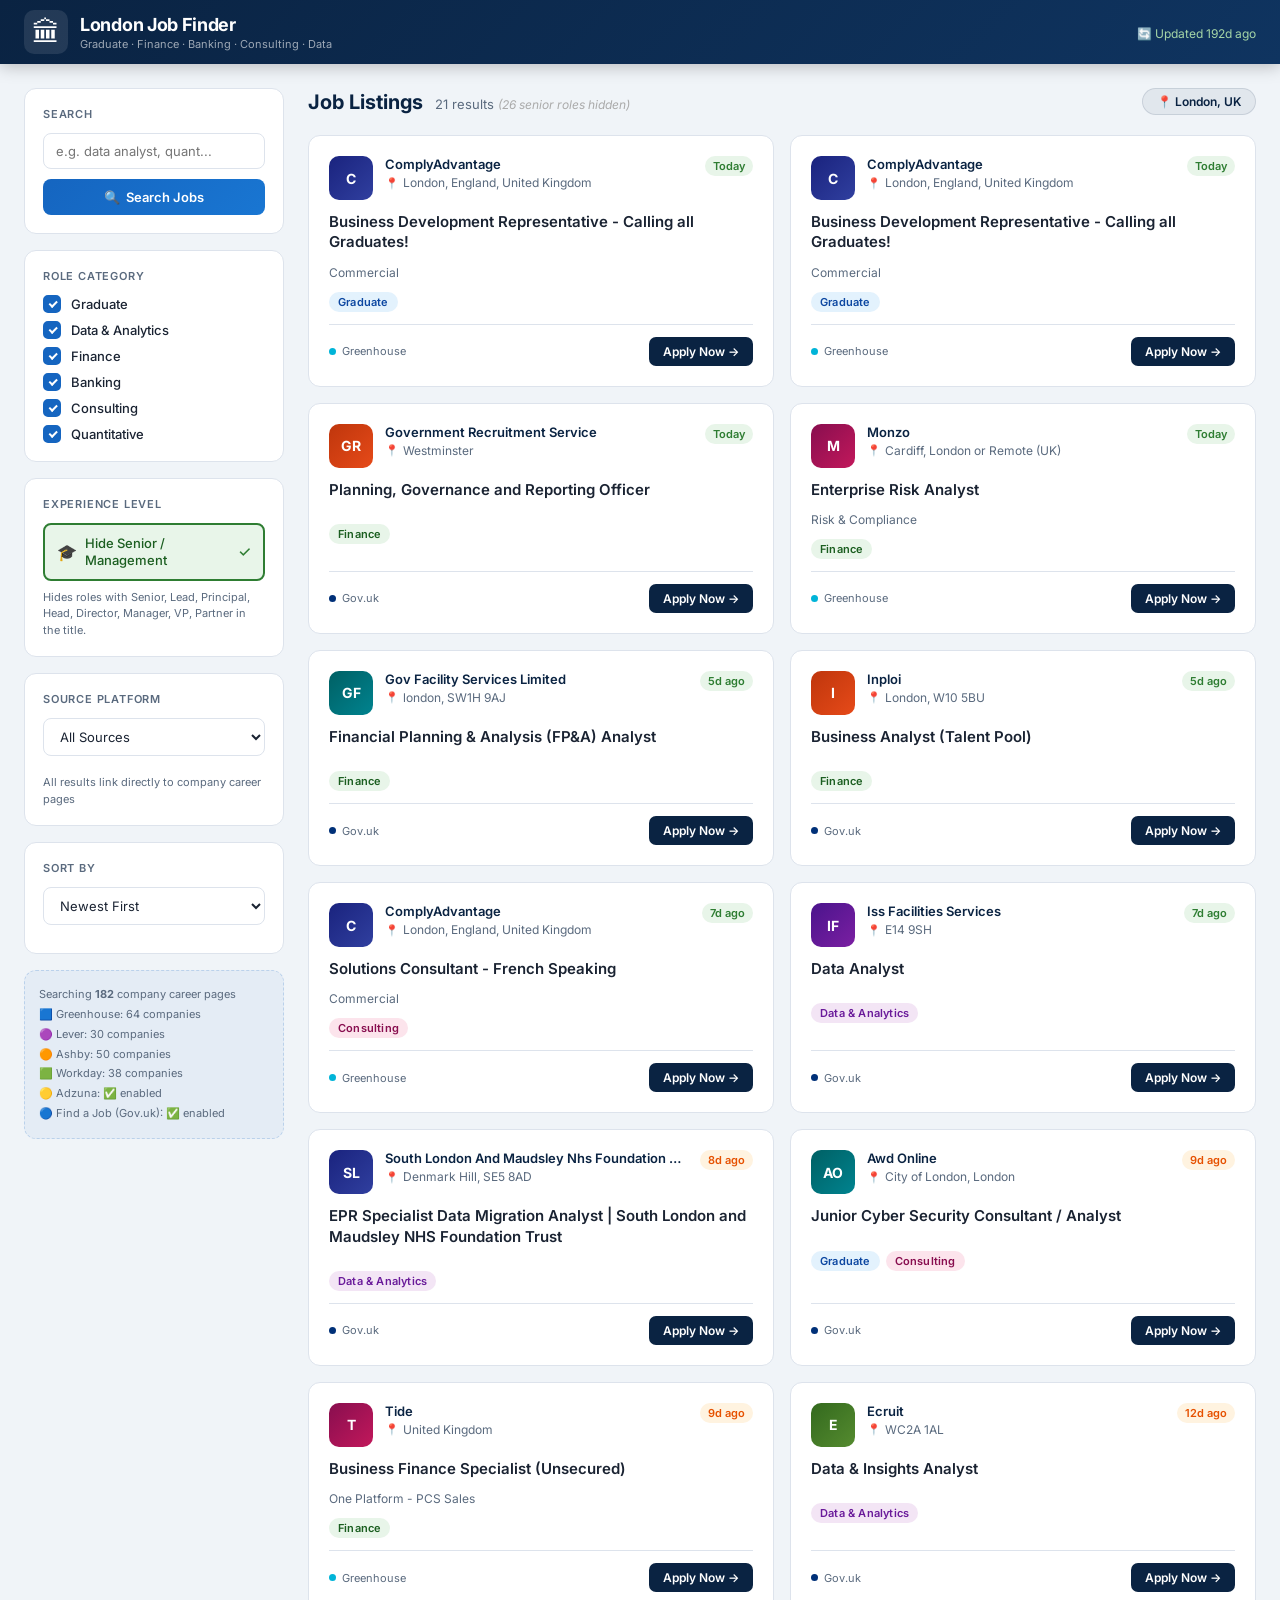
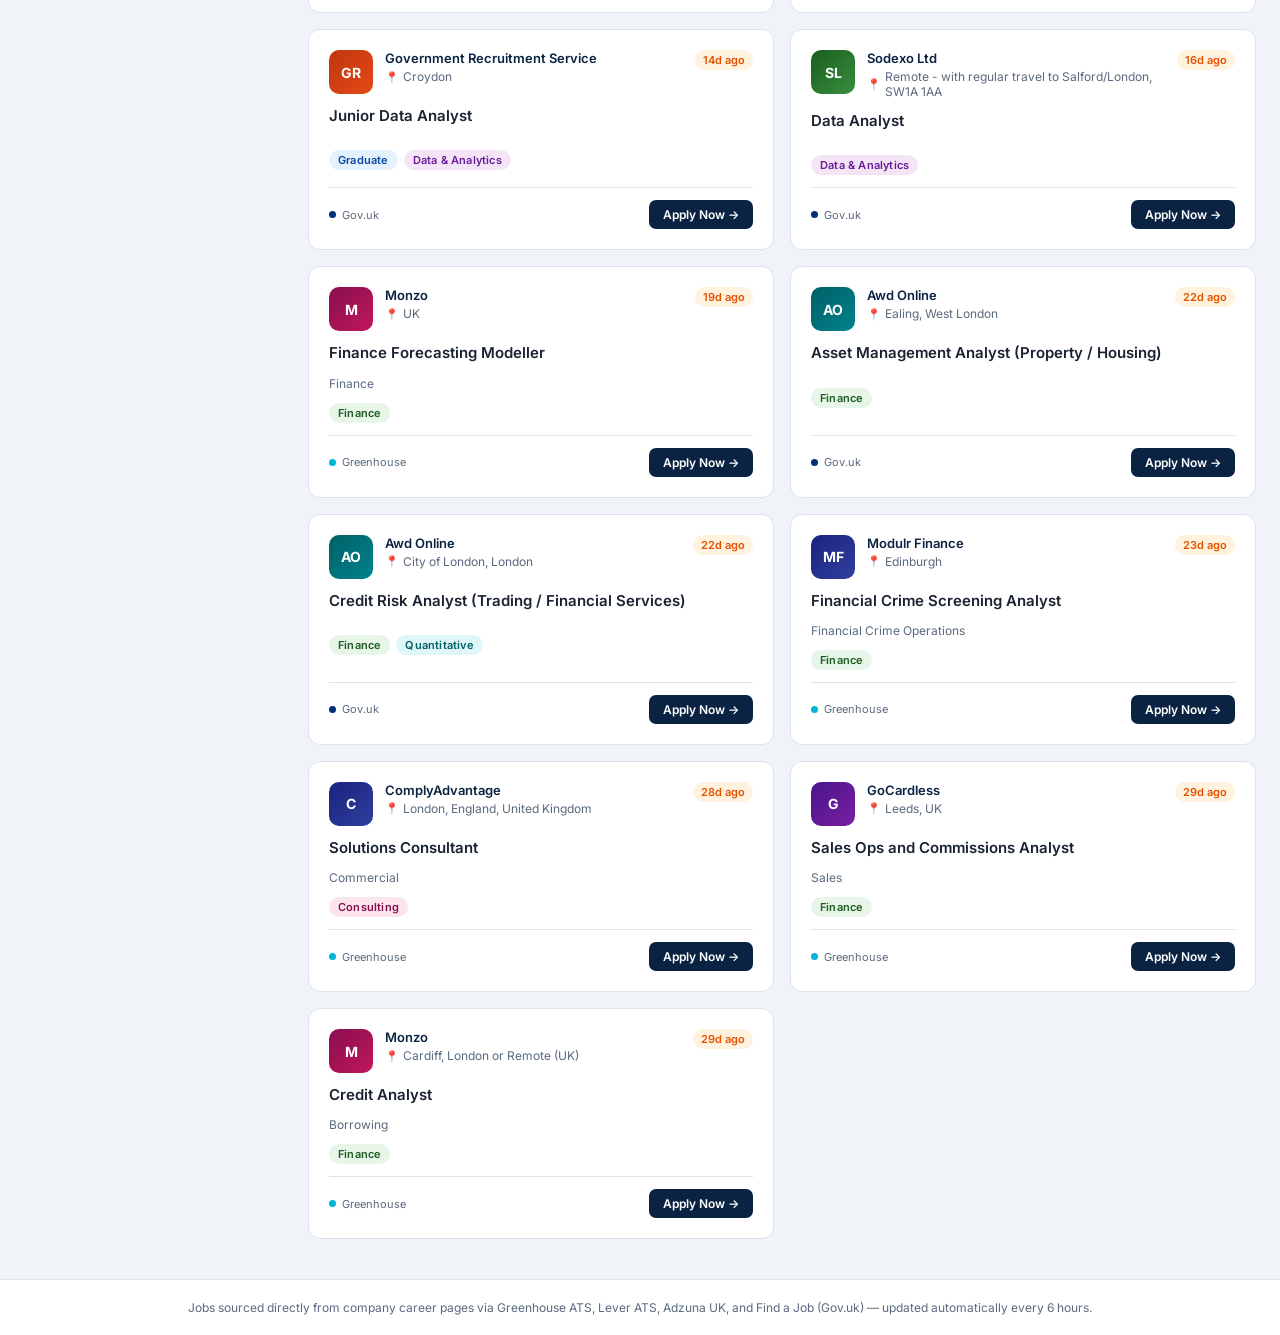
==== docs/index.html @ 59ba7bce "Add GitHub Pages static hosting (docs/ folder) - docs/index.html: standalone static version (no Flas" ====
<!DOCTYPE html>
<html lang="en">
<head>
  <meta charset="UTF-8" />
  <meta name="viewport" content="width=device-width, initial-scale=1.0" />
  <title>London Graduate Job Finder</title>
  <link rel="stylesheet" href="static/css/style.css" />
  <link rel="preconnect" href="https://fonts.googleapis.com" />
  <link rel="preconnect" href="https://fonts.gstatic.com" crossorigin />
  <link href="https://fonts.googleapis.com/css2?family=Inter:wght@300;400;500;600;700&display=swap" rel="stylesheet" />
</head>
<body>

<!-- ── Header ── -->
<header class="site-header">
  <div class="header-inner">
    <div class="logo">
      <div class="logo-icon">&#x1F3DB;</div>
      <div>
        <div class="logo-title">London Job Finder</div>
        <div class="logo-sub">Graduate · Finance · Banking · Consulting · Data</div>
      </div>
    </div>
    <div class="header-right">
      <span class="adzuna-active" id="last-updated-badge"></span>
    </div>
  </div>
</header>

<!-- ── Main Layout ── -->
<div class="app-layout">

  <!-- Sidebar -->
  <aside class="sidebar">
    <div class="sidebar-section">
      <h3>Search</h3>
      <input
        id="keyword-input"
        type="text"
        class="search-input"
        placeholder="e.g. data analyst, quant..."
      />
      <button id="search-btn" class="btn-primary">
        <span class="btn-icon">&#x1F50D;</span> Search Jobs
      </button>
    </div>

    <div class="sidebar-section">
      <h3>Role Category</h3>
      <div class="checkbox-group">
        <label class="checkbox-label">
          <input type="checkbox" class="tag-filter" value="Graduate" checked />
          <span class="checkmark"></span> Graduate
        </label>
        <label class="checkbox-label">
          <input type="checkbox" class="tag-filter" value="Data & Analytics" checked />
          <span class="checkmark"></span> Data &amp; Analytics
        </label>
        <label class="checkbox-label">
          <input type="checkbox" class="tag-filter" value="Finance" checked />
          <span class="checkmark"></span> Finance
        </label>
        <label class="checkbox-label">
          <input type="checkbox" class="tag-filter" value="Banking" checked />
          <span class="checkmark"></span> Banking
        </label>
        <label class="checkbox-label">
          <input type="checkbox" class="tag-filter" value="Consulting" checked />
          <span class="checkmark"></span> Consulting
        </label>
        <label class="checkbox-label">
          <input type="checkbox" class="tag-filter" value="Quantitative" checked />
          <span class="checkmark"></span> Quantitative
        </label>
      </div>
    </div>

    <div class="sidebar-section">
      <h3>Experience Level</h3>
      <button id="hide-senior-btn" class="btn-level active" aria-pressed="true">
        <span class="level-icon">&#x1F393;</span>
        <span class="level-label">Hide Senior / Management</span>
        <span class="level-tick">&#x2713;</span>
      </button>
      <p class="source-note">Hides roles with Senior, Lead, Principal, Head, Director, Manager, VP, Partner in the title.</p>
    </div>

    <div class="sidebar-section">
      <h3>Source Platform</h3>
      <select id="source-filter" class="select-input">
        <option value="">All Sources</option>
        <option value="Greenhouse">Greenhouse ATS</option>
        <option value="Lever">Lever ATS</option>
        <option value="Ashby">Ashby ATS</option>
        <option value="Workday">Workday (Banks &amp; Big 4)</option>
        <option value="Adzuna">Adzuna</option>
        <option value="FindAJob">Find a Job (Gov.uk)</option>
      </select>
      <p class="source-note">All results link directly to company career pages</p>
    </div>

    <div class="sidebar-section">
      <h3>Sort By</h3>
      <select id="sort-filter" class="select-input">
        <option value="newest">Newest First</option>
        <option value="company">Company A–Z</option>
        <option value="title">Job Title A–Z</option>
      </select>
    </div>

    <div class="sidebar-meta">
      <div id="source-stats" class="source-stats"></div>
    </div>
  </aside>

  <!-- Results -->
  <main class="results-area">
    <div class="results-header">
      <div class="results-title">
        <h2>Job Listings</h2>
        <span id="result-count" class="result-count"></span>
      </div>
      <div class="location-badge">&#x1F4CD; London, UK</div>
    </div>

    <div id="loading" class="loading-state hidden">
      <div class="spinner"></div>
      <p>Loading job listings&hellip;</p>
      <p class="loading-sub">Fetching the latest graduate roles in London</p>
    </div>

    <div id="empty-state" class="empty-state hidden">
      <div class="empty-icon">&#x1F50D;</div>
      <h3>No jobs found</h3>
      <p>Try adjusting your filters or keywords, or click Search Jobs to load all roles.</p>
    </div>

    <div id="error-banner" class="error-banner hidden"></div>

    <div id="job-grid" class="job-grid"></div>

    <div id="load-more-wrap" class="load-more-wrap hidden">
      <button id="load-more-btn" class="btn-secondary">Load More</button>
    </div>
  </main>
</div>

<!-- Job Card Template -->
<template id="job-card-template">
  <article class="job-card">
    <div class="card-header">
      <div class="company-avatar" data-initials=""></div>
      <div class="card-meta">
        <div class="company-name"></div>
        <div class="job-location">
          <span class="meta-icon">&#x1F4CD;</span>
          <span class="location-text"></span>
        </div>
      </div>
      <div class="days-badge"></div>
    </div>

    <h3 class="job-title"></h3>

    <div class="department-line"></div>

    <div class="card-tags"></div>

    <div class="card-footer">
      <div class="source-info">
        <span class="source-dot"></span>
        <span class="source-text"></span>
      </div>
      <a class="apply-btn" href="#" target="_blank" rel="noopener">
        Apply Now &#x2192;
      </a>
    </div>
  </article>
</template>

<footer class="site-footer">
  <p>Jobs sourced directly from company career pages via Greenhouse ATS, Lever ATS, Adzuna UK, and Find a Job (Gov.uk) &mdash; updated automatically every 6 hours.</p>
</footer>

<script src="static/js/app.js"></script>
</body>
</html>
---- docs/static/css/style.css ----
/* ── Reset & Base ── */
*, *::before, *::after { box-sizing: border-box; margin: 0; padding: 0; }

:root {
  --navy:      #0a2342;
  --navy-mid:  #0f3460;
  --blue:      #1565c0;
  --blue-lt:   #1976d2;
  --accent:    #00b4d8;
  --green:     #2e7d32;
  --amber:     #e65100;
  --bg:        #f0f4f8;
  --card-bg:   #ffffff;
  --border:    #dde3ec;
  --text:      #1a2332;
  --text-mute: #5a6a7e;
  --radius:    12px;
  --shadow:    0 2px 12px rgba(10,35,66,.08);
  --shadow-hv: 0 6px 24px rgba(10,35,66,.14);
  --transition: .18s ease;
}

body {
  font-family: 'Inter', system-ui, sans-serif;
  background: var(--bg);
  color: var(--text);
  min-height: 100vh;
  display: flex;
  flex-direction: column;
  font-size: 14px;
}

/* ── Header ── */
.site-header {
  background: linear-gradient(135deg, var(--navy) 0%, var(--navy-mid) 100%);
  color: #fff;
  padding: 0 24px;
  height: 64px;
  display: flex;
  align-items: center;
  position: sticky;
  top: 0;
  z-index: 100;
  box-shadow: 0 2px 16px rgba(0,0,0,.25);
}

.header-inner {
  width: 100%;
  max-width: 1440px;
  margin: 0 auto;
  display: flex;
  align-items: center;
  justify-content: space-between;
}

.logo { display: flex; align-items: center; gap: 12px; }

.logo-icon {
  font-size: 28px;
  background: rgba(255,255,255,.1);
  border-radius: 10px;
  width: 44px; height: 44px;
  display: grid; place-items: center;
}

.logo-title { font-size: 18px; font-weight: 700; letter-spacing: -.3px; }
.logo-sub   { font-size: 11px; color: rgba(255,255,255,.6); margin-top: 2px; }

.adzuna-tip {
  font-size: 12px; color: rgba(255,255,255,.75);
  background: rgba(255,255,255,.1);
  border: 1px solid rgba(255,255,255,.2);
  border-radius: 20px; padding: 6px 14px;
  text-decoration: none; transition: var(--transition);
}
.adzuna-tip:hover { background: rgba(255,255,255,.2); color: #fff; }
.adzuna-active { font-size: 12px; color: #a5d6a7; }

/* ── Layout ── */
.app-layout {
  display: flex;
  flex: 1;
  max-width: 1440px;
  margin: 0 auto;
  width: 100%;
  padding: 24px 24px 0;
  gap: 24px;
}

/* ── Sidebar ── */
.sidebar {
  width: 260px;
  flex-shrink: 0;
  display: flex;
  flex-direction: column;
  gap: 4px;
}

.sidebar-section {
  background: var(--card-bg);
  border: 1px solid var(--border);
  border-radius: var(--radius);
  padding: 18px;
  margin-bottom: 12px;
}

.sidebar-section h3 {
  font-size: 11px;
  font-weight: 600;
  text-transform: uppercase;
  letter-spacing: .8px;
  color: var(--text-mute);
  margin-bottom: 12px;
}

.search-input, .select-input {
  width: 100%;
  padding: 9px 12px;
  border: 1.5px solid var(--border);
  border-radius: 8px;
  font-size: 13px;
  font-family: inherit;
  color: var(--text);
  background: #fff;
  transition: border-color var(--transition);
  margin-bottom: 10px;
}
.search-input:focus, .select-input:focus {
  outline: none;
  border-color: var(--blue-lt);
  box-shadow: 0 0 0 3px rgba(21,101,192,.1);
}

.btn-primary {
  width: 100%;
  padding: 10px;
  background: linear-gradient(135deg, var(--blue) 0%, var(--blue-lt) 100%);
  color: #fff;
  border: none;
  border-radius: 8px;
  font-size: 13px;
  font-weight: 600;
  font-family: inherit;
  cursor: pointer;
  transition: var(--transition);
  display: flex;
  align-items: center;
  justify-content: center;
  gap: 6px;
}
.btn-primary:hover { opacity: .9; transform: translateY(-1px); }
.btn-primary:active { transform: none; }

.btn-secondary {
  padding: 10px 28px;
  background: transparent;
  color: var(--blue);
  border: 2px solid var(--blue);
  border-radius: 8px;
  font-size: 13px;
  font-weight: 600;
  font-family: inherit;
  cursor: pointer;
  transition: var(--transition);
}
.btn-secondary:hover { background: var(--blue); color: #fff; }

/* Checkboxes */
.checkbox-group { display: flex; flex-direction: column; gap: 8px; }

.checkbox-label {
  display: flex;
  align-items: center;
  gap: 10px;
  cursor: pointer;
  font-size: 13px;
  font-weight: 500;
  color: var(--text);
  user-select: none;
}

.checkbox-label input[type="checkbox"] { display: none; }

.checkmark {
  width: 18px; height: 18px;
  border: 2px solid var(--border);
  border-radius: 5px;
  background: #fff;
  display: grid; place-items: center;
  flex-shrink: 0;
  transition: var(--transition);
}

.checkbox-label input:checked ~ .checkmark {
  background: var(--blue);
  border-color: var(--blue);
}
.checkbox-label input:checked ~ .checkmark::after {
  content: '';
  width: 5px; height: 8px;
  border: 2px solid #fff;
  border-top: none; border-left: none;
  transform: rotate(45deg) translateY(-1px);
  display: block;
}

/* ── Experience level toggle ── */
.btn-level {
  width: 100%;
  display: flex;
  align-items: center;
  gap: 8px;
  padding: 10px 12px;
  border-radius: 8px;
  border: 2px solid var(--border);
  background: #fff;
  color: var(--text-mute);
  font-size: 13px;
  font-weight: 500;
  font-family: inherit;
  cursor: pointer;
  transition: var(--transition);
  text-align: left;
}

.btn-level .level-tick {
  margin-left: auto;
  font-size: 15px;
  opacity: 0;
  color: var(--green);
  transition: opacity var(--transition);
}

.btn-level.active {
  border-color: #2e7d32;
  background: #e8f5e9;
  color: #1b5e20;
}

.btn-level.active .level-tick {
  opacity: 1;
}

.btn-level:hover:not(.active) {
  border-color: #a5d6a7;
  background: #f1f8e9;
  color: #2e7d32;
}

.btn-level .level-icon { font-size: 16px; flex-shrink: 0; }
.btn-level .level-label { flex: 1; line-height: 1.3; }

/* Senior badge shown on filtered-out card previews (not used — just kept for extension) */
.badge-senior {
  font-size: 10px;
  background: #fce4ec;
  color: #880e4f;
  padding: 2px 7px;
  border-radius: 20px;
  font-weight: 600;
}

.source-note {
  font-size: 11px;
  color: var(--text-mute);
  margin-top: 8px;
  line-height: 1.5;
}

.source-stats {
  font-size: 11px;
  color: var(--text-mute);
  line-height: 1.8;
}

.sidebar-meta {
  padding: 14px;
  background: rgba(21,101,192,.05);
  border: 1px dashed rgba(21,101,192,.2);
  border-radius: var(--radius);
}

/* ── Results Area ── */
.results-area { flex: 1; min-width: 0; padding-bottom: 40px; }

.results-header {
  display: flex;
  align-items: center;
  justify-content: space-between;
  margin-bottom: 20px;
}

.results-title { display: flex; align-items: baseline; gap: 12px; }
.results-title h2 { font-size: 20px; font-weight: 700; color: var(--navy); }

.result-count {
  font-size: 13px;
  color: var(--text-mute);
  font-weight: 400;
}
.count-muted {
  font-size: 12px;
  color: #aaa;
  font-style: italic;
}

.location-badge {
  display: flex; align-items: center; gap: 6px;
  background: rgba(10,35,66,.06);
  border: 1px solid rgba(10,35,66,.12);
  border-radius: 20px;
  padding: 5px 14px;
  font-size: 12px;
  font-weight: 600;
  color: var(--navy);
}

/* ── Job Grid ── */
.job-grid {
  display: grid;
  grid-template-columns: repeat(auto-fill, minmax(320px, 1fr));
  gap: 16px;
}

/* ── Job Card ── */
.job-card {
  background: var(--card-bg);
  border: 1px solid var(--border);
  border-radius: var(--radius);
  padding: 20px;
  display: flex;
  flex-direction: column;
  gap: 12px;
  transition: box-shadow var(--transition), transform var(--transition), border-color var(--transition);
  cursor: default;
}
.job-card:hover {
  box-shadow: var(--shadow-hv);
  transform: translateY(-2px);
  border-color: rgba(21,101,192,.25);
}

.card-header {
  display: flex;
  align-items: flex-start;
  gap: 12px;
}

.company-avatar {
  width: 44px; height: 44px;
  border-radius: 10px;
  background: linear-gradient(135deg, var(--navy) 0%, var(--blue-lt) 100%);
  color: #fff;
  font-size: 14px;
  font-weight: 700;
  display: grid; place-items: center;
  flex-shrink: 0;
  letter-spacing: 0;
}

.card-meta { flex: 1; min-width: 0; }

.company-name {
  font-size: 13px;
  font-weight: 600;
  color: var(--navy);
  white-space: nowrap;
  overflow: hidden;
  text-overflow: ellipsis;
}

.job-location {
  display: flex; align-items: center; gap: 4px;
  font-size: 12px;
  color: var(--text-mute);
  margin-top: 3px;
}

.meta-icon { font-size: 11px; }

.days-badge {
  font-size: 11px;
  font-weight: 600;
  padding: 3px 8px;
  border-radius: 20px;
  white-space: nowrap;
  flex-shrink: 0;
}
.days-badge.fresh  { background: #e8f5e9; color: var(--green); }
.days-badge.recent { background: #fff3e0; color: var(--amber); }
.days-badge.older  { background: #f5f5f5; color: var(--text-mute); }

.job-title {
  font-size: 15px;
  font-weight: 600;
  color: var(--text);
  line-height: 1.35;
}

.department-line {
  font-size: 12px;
  color: var(--text-mute);
  font-weight: 400;
}

/* Tags */
.card-tags { display: flex; flex-wrap: wrap; gap: 6px; }

.tag {
  font-size: 11px;
  font-weight: 600;
  padding: 3px 9px;
  border-radius: 20px;
  letter-spacing: .2px;
}
.tag-graduate   { background: #e3f2fd; color: #0d47a1; }
.tag-data       { background: #f3e5f5; color: #6a1b9a; }
.tag-finance    { background: #e8f5e9; color: #1b5e20; }
.tag-banking    { background: #fff8e1; color: #e65100; }
.tag-consulting { background: #fce4ec; color: #880e4f; }
.tag-quant      { background: #e0f7fa; color: #006064; }
.tag-default    { background: #f5f5f5; color: var(--text-mute); }

/* Card Footer */
.card-footer {
  display: flex;
  align-items: center;
  justify-content: space-between;
  padding-top: 12px;
  border-top: 1px solid var(--border);
  margin-top: auto;
}

.source-info { display: flex; align-items: center; gap: 6px; }

.source-dot {
  width: 7px; height: 7px;
  border-radius: 50%;
  background: var(--accent);
}

.source-text { font-size: 11px; color: var(--text-mute); }

.apply-btn {
  display: inline-flex;
  align-items: center;
  gap: 4px;
  padding: 7px 14px;
  background: var(--navy);
  color: #fff;
  border-radius: 7px;
  font-size: 12px;
  font-weight: 600;
  text-decoration: none;
  transition: var(--transition);
  white-space: nowrap;
}
.apply-btn:hover {
  background: var(--blue);
  transform: translateX(2px);
}

/* ── States ── */
.hidden { display: none !important; }

.loading-state {
  display: flex;
  flex-direction: column;
  align-items: center;
  justify-content: center;
  padding: 80px 20px;
  gap: 16px;
  color: var(--text-mute);
}

.loading-sub { font-size: 12px; color: var(--text-mute); }

.spinner {
  width: 44px; height: 44px;
  border: 3px solid var(--border);
  border-top-color: var(--blue);
  border-radius: 50%;
  animation: spin .8s linear infinite;
}
@keyframes spin { to { transform: rotate(360deg); } }

.empty-state {
  display: flex;
  flex-direction: column;
  align-items: center;
  padding: 80px 20px;
  gap: 12px;
  color: var(--text-mute);
  text-align: center;
}
.empty-icon { font-size: 48px; }
.empty-state h3 { font-size: 18px; color: var(--text); }

.error-banner {
  background: #fff3e0;
  border: 1px solid #ffcc02;
  border-radius: 8px;
  padding: 12px 16px;
  font-size: 12px;
  color: #bf360c;
  margin-bottom: 16px;
}

.load-more-wrap {
  display: flex;
  justify-content: center;
  margin-top: 32px;
}

/* ── Footer ── */
.site-footer {
  margin-top: auto;
  padding: 20px 24px;
  text-align: center;
  font-size: 12px;
  color: var(--text-mute);
  border-top: 1px solid var(--border);
  background: var(--card-bg);
}

/* ── Responsive ── */
@media (max-width: 900px) {
  .app-layout { flex-direction: column; padding: 16px; }
  .sidebar { width: 100%; }
  .job-grid { grid-template-columns: 1fr; }
}
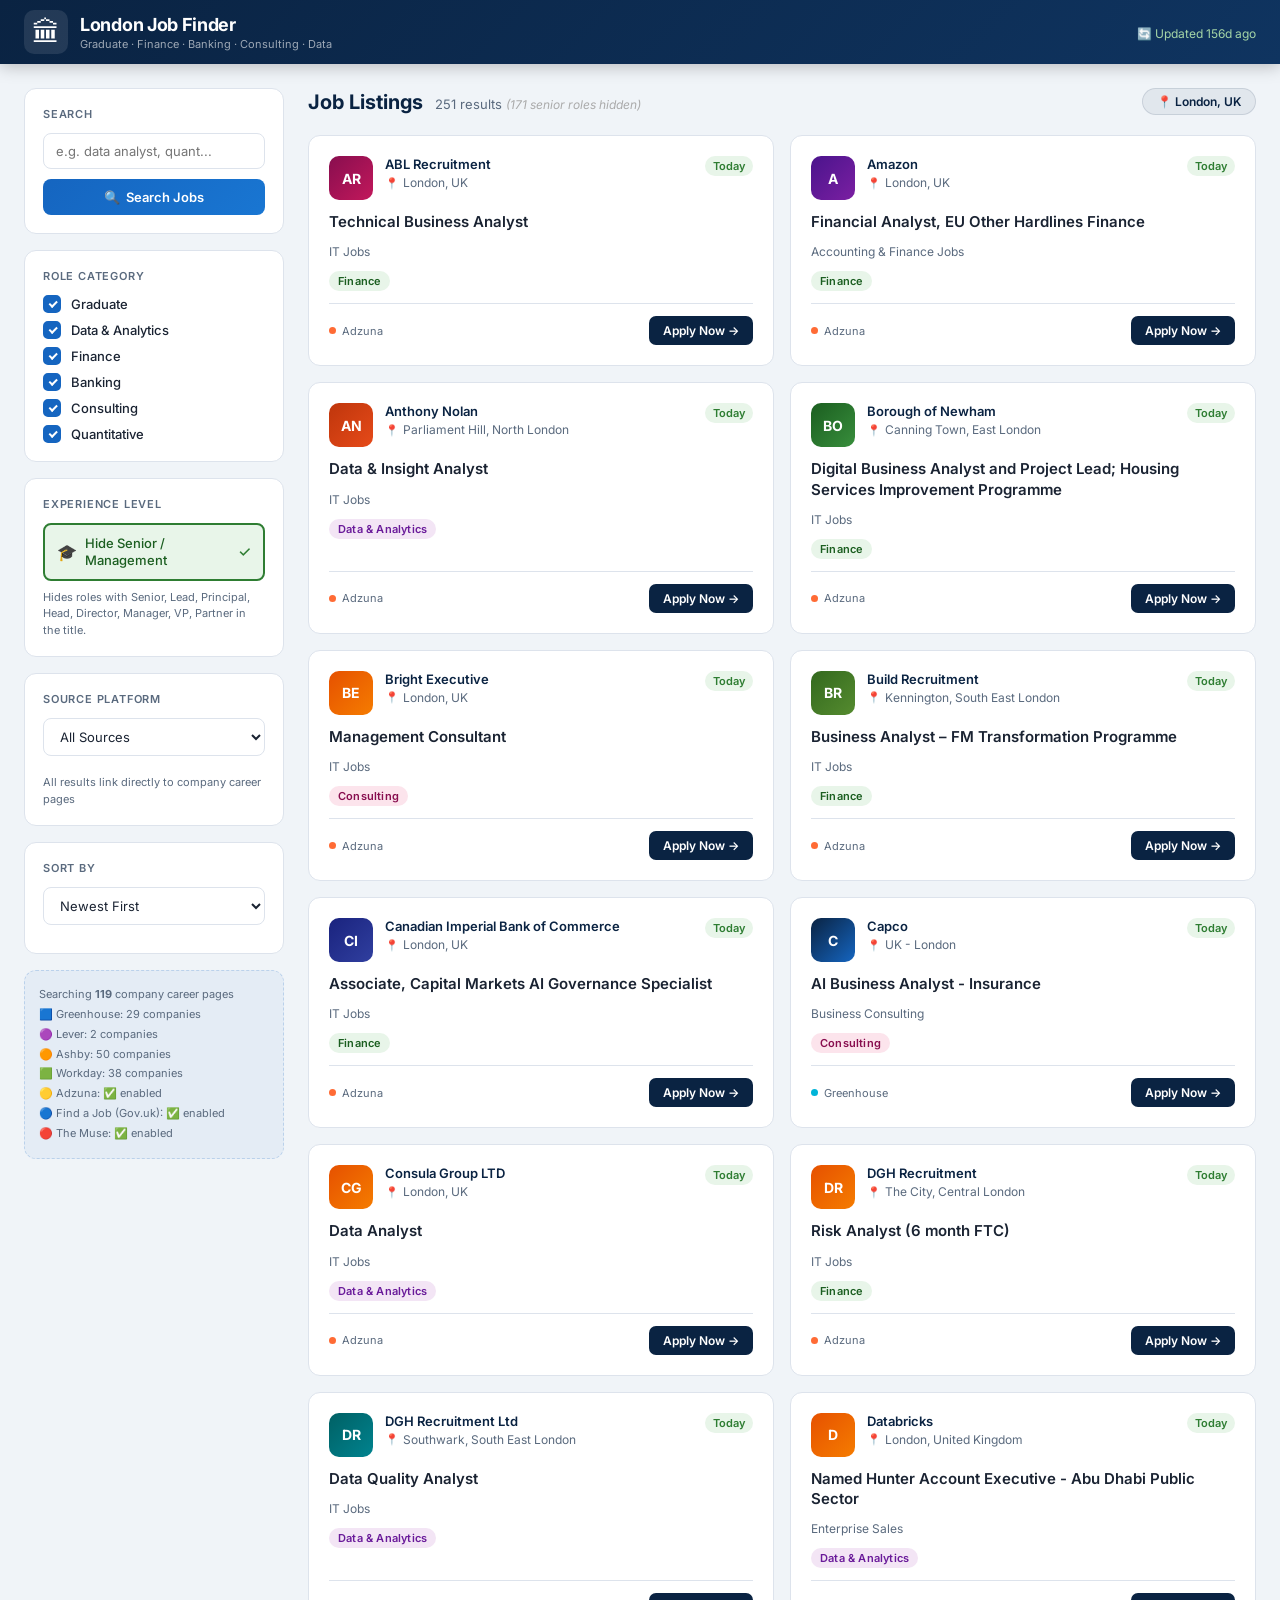
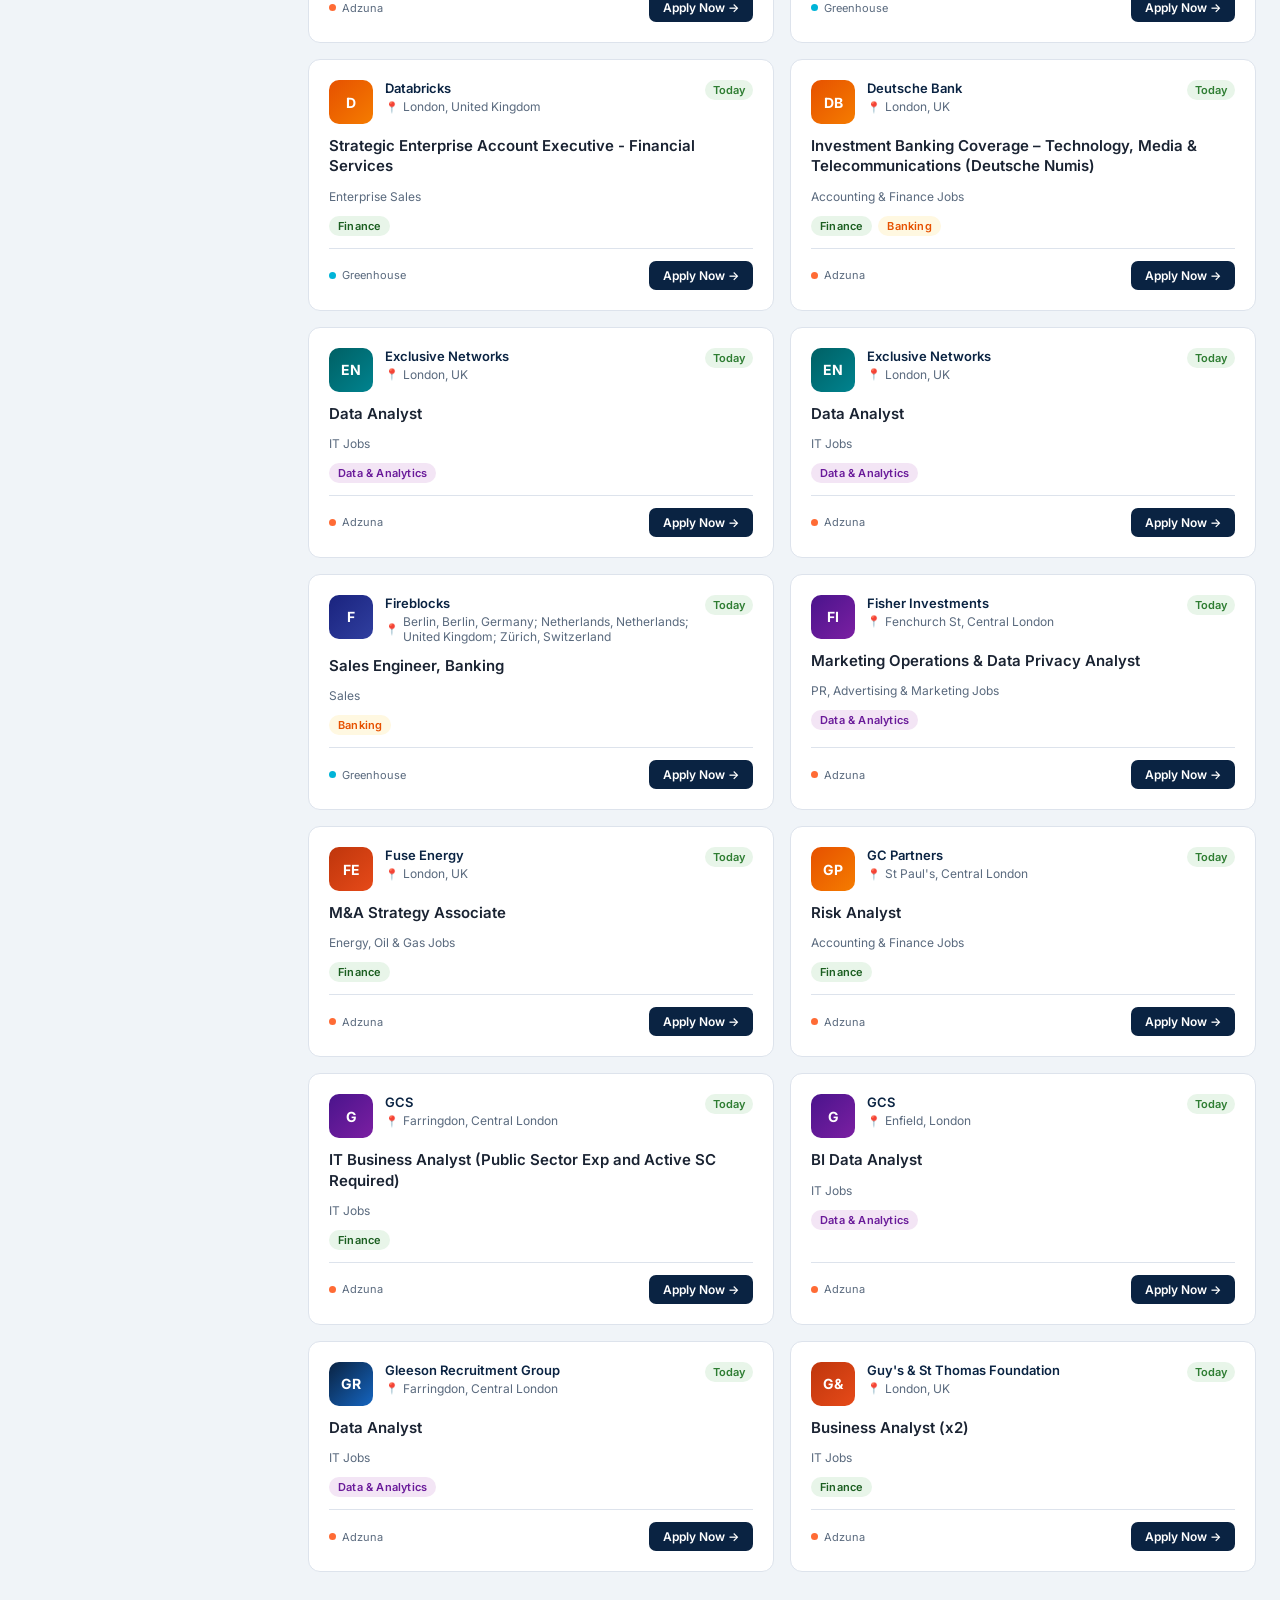
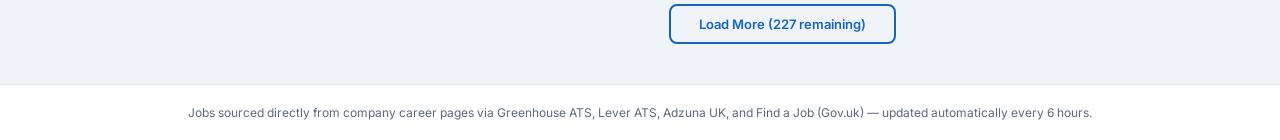
==== commit a953ca7b: "Add The Muse source, fix Adzuna, refresh company lists (35 → 463 jobs) Fixes: - Adzuna returned 0: q" ====
--- a/docs/index.html
+++ b/docs/index.html
@@ -95,6 +95,7 @@
         <option value="Workday">Workday (Banks &amp; Big 4)</option>
         <option value="Adzuna">Adzuna</option>
         <option value="FindAJob">Find a Job (Gov.uk)</option>
+        <option value="TheMuse">The Muse</option>
       </select>
       <p class="source-note">All results link directly to company career pages</p>
     </div>
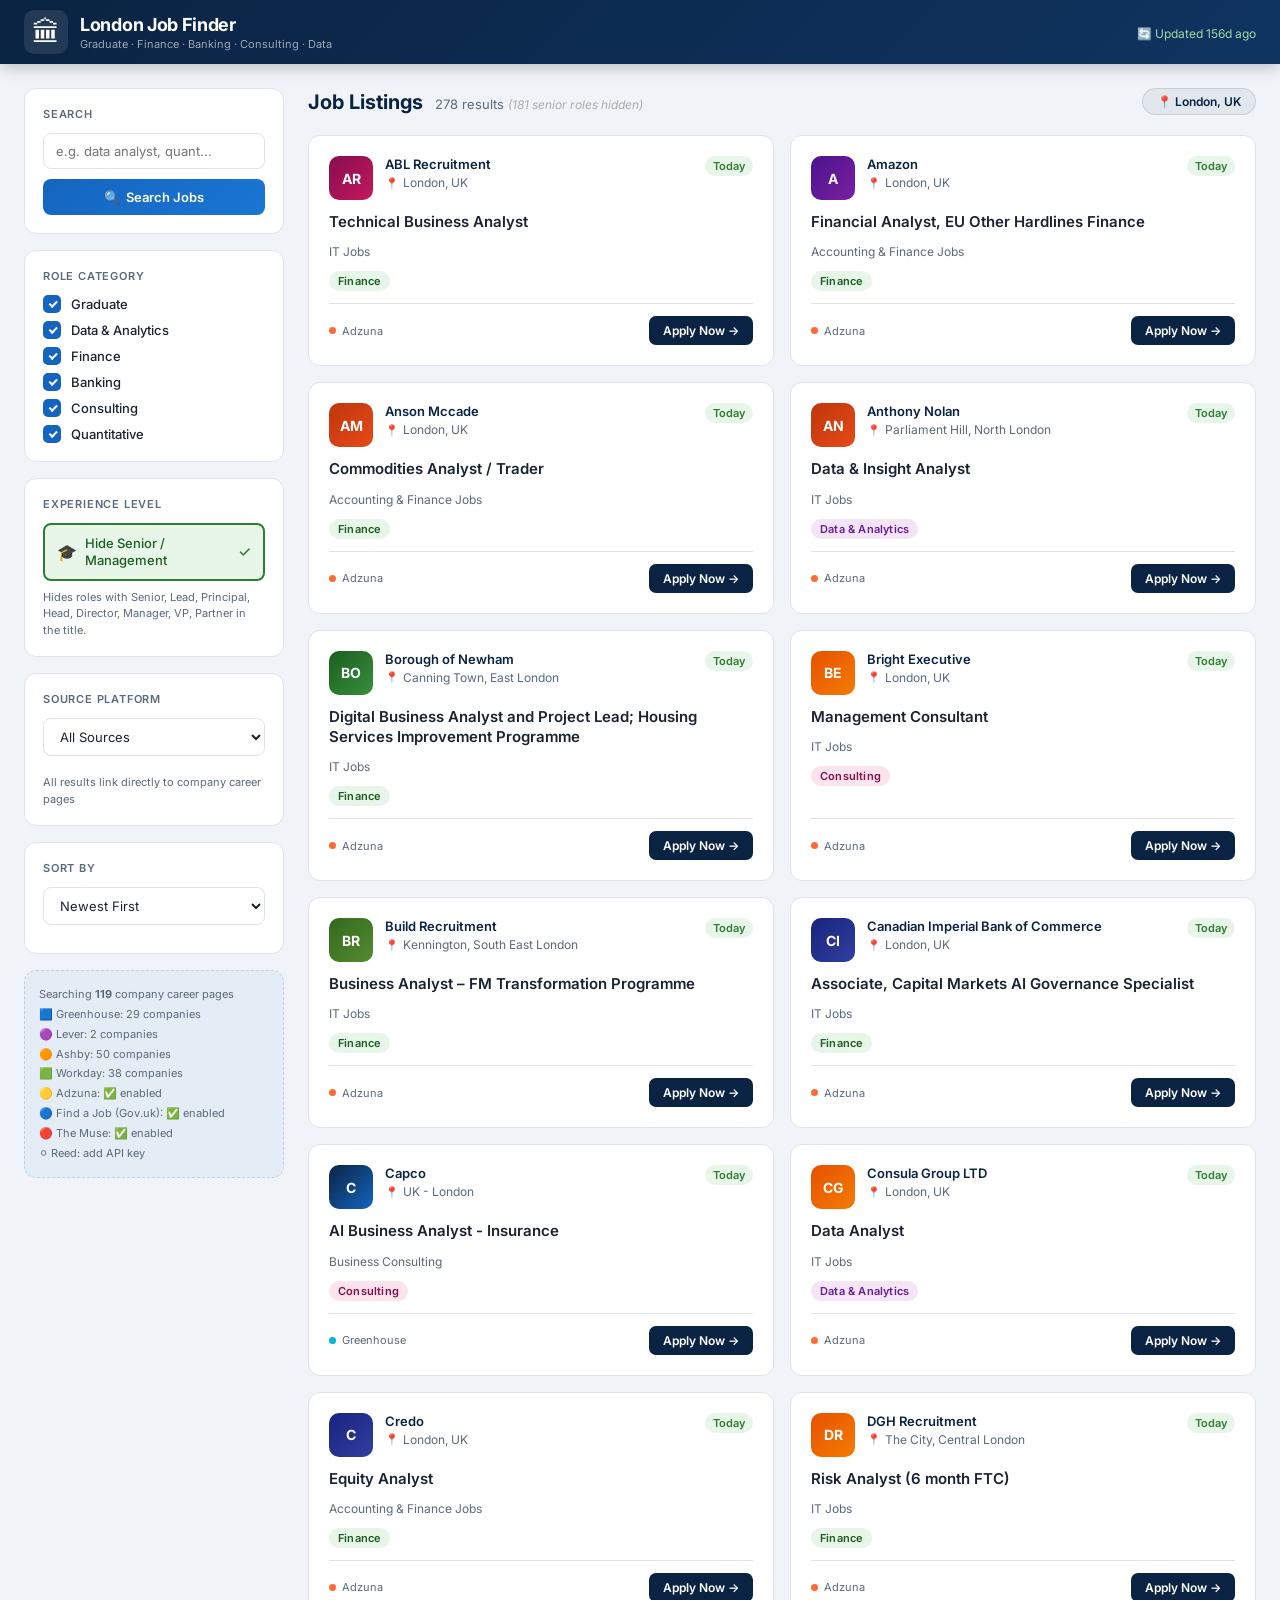
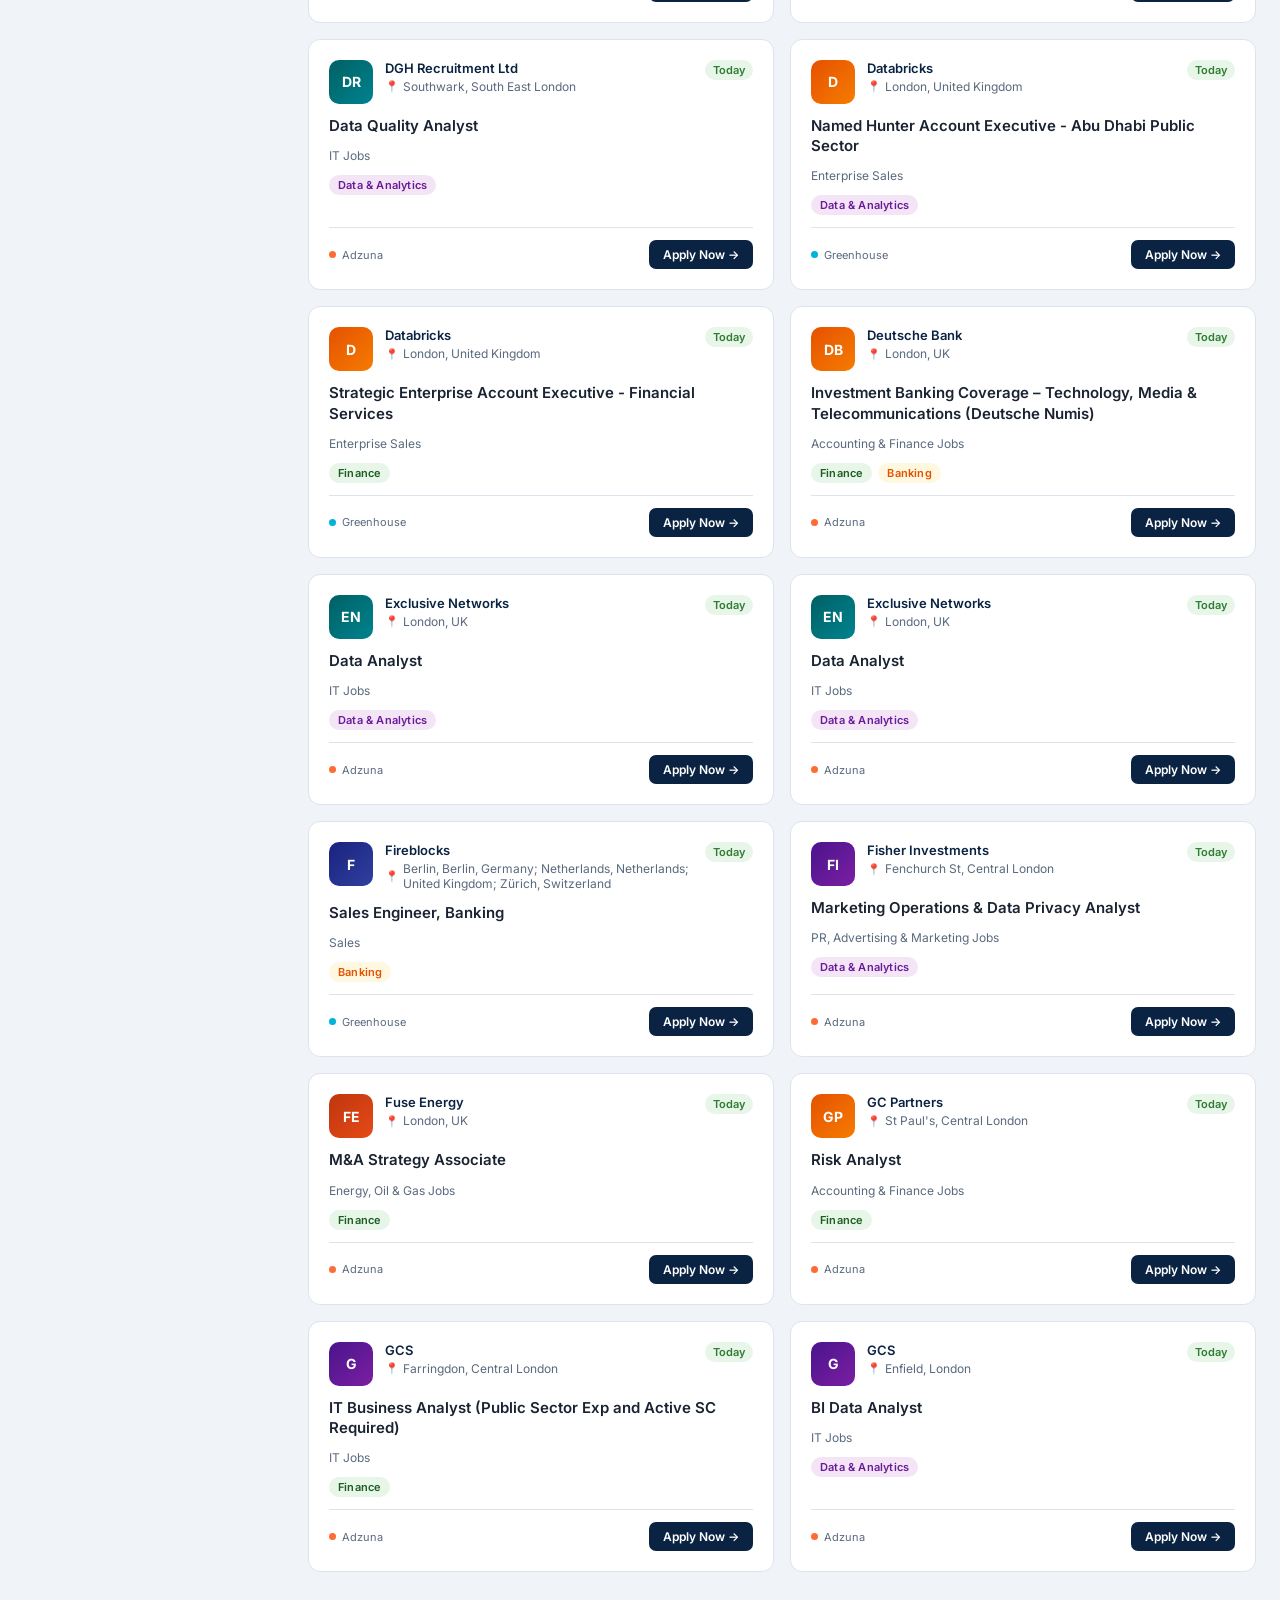
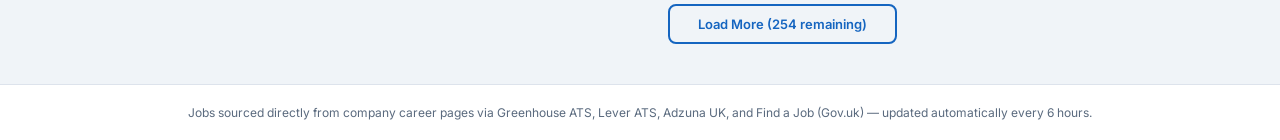
==== commit e8c561df: "Add Reed.co.uk as a job source (UK's largest job board) - sources/reed.py: Reed API fetcher (HTTP Ba" ====
--- a/docs/index.html
+++ b/docs/index.html
@@ -96,6 +96,7 @@
         <option value="Adzuna">Adzuna</option>
         <option value="FindAJob">Find a Job (Gov.uk)</option>
         <option value="TheMuse">The Muse</option>
+        <option value="Reed">Reed.co.uk</option>
       </select>
       <p class="source-note">All results link directly to company career pages</p>
     </div>
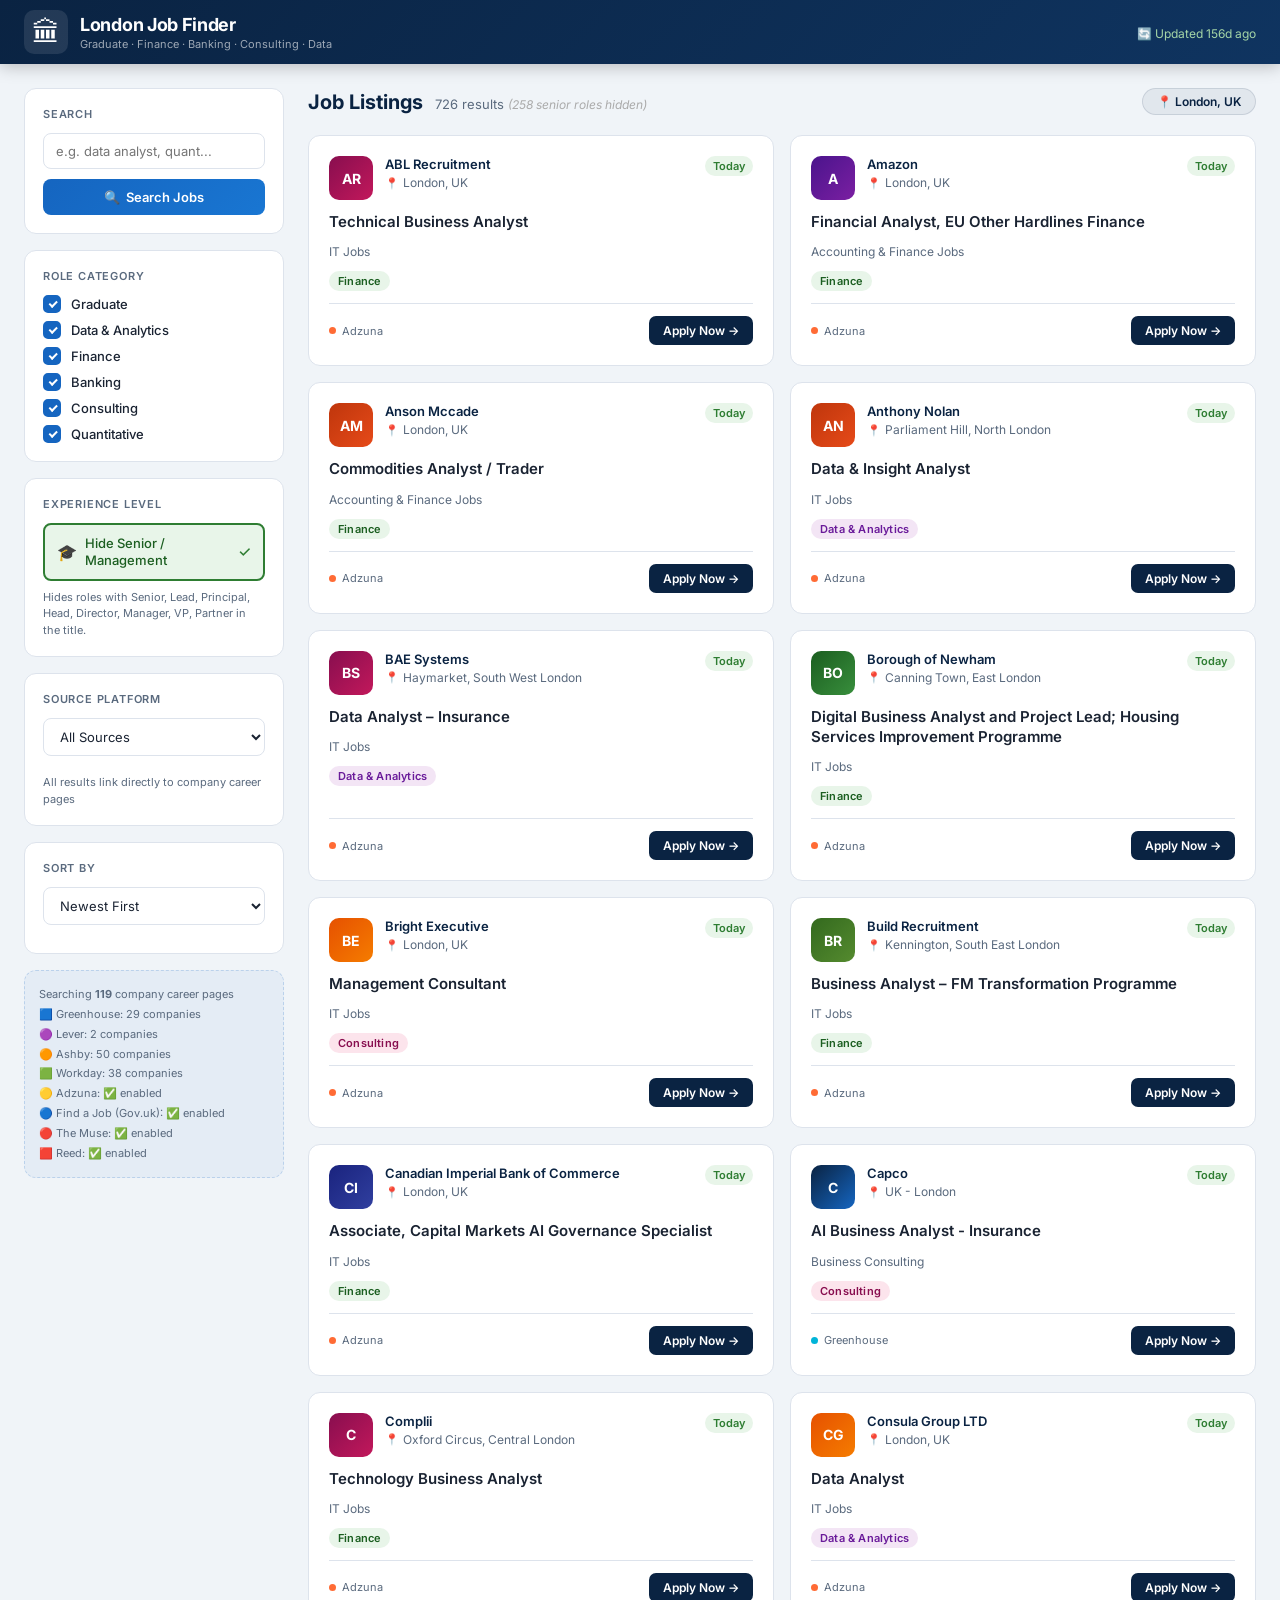
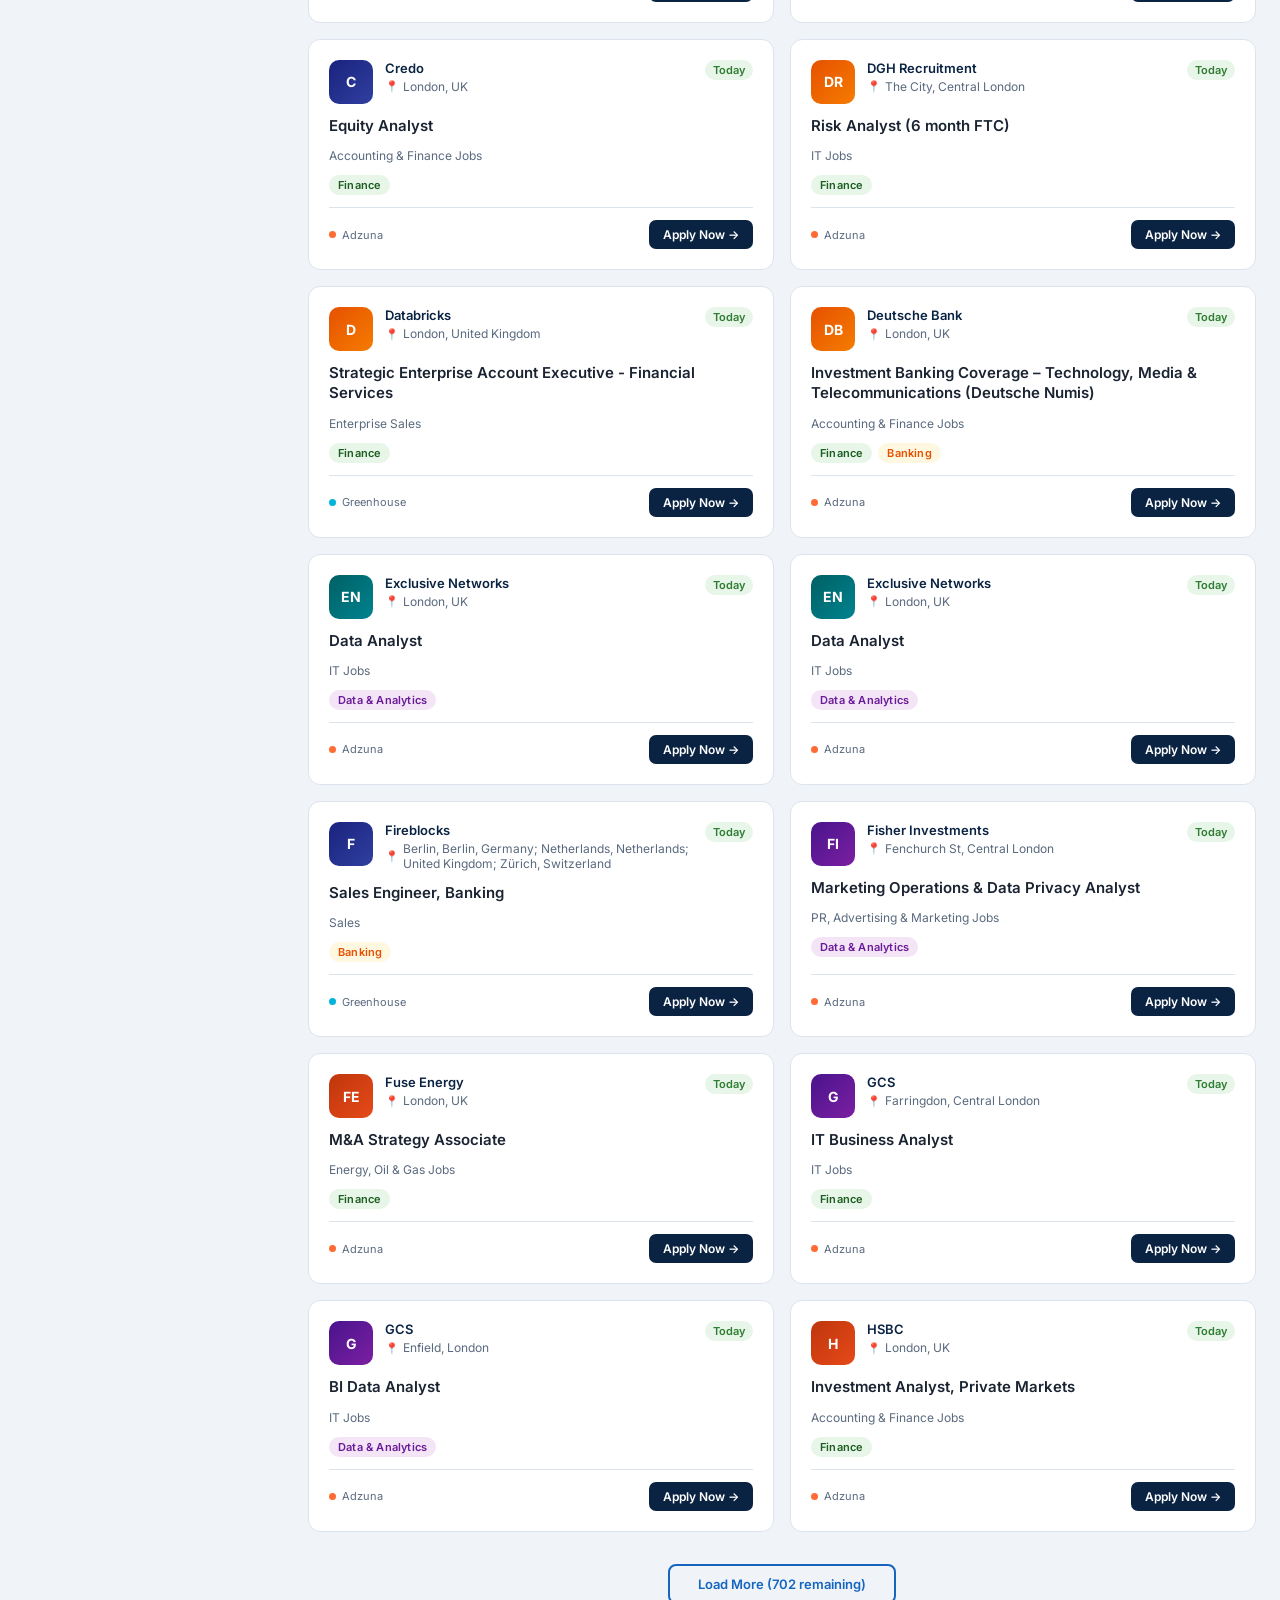
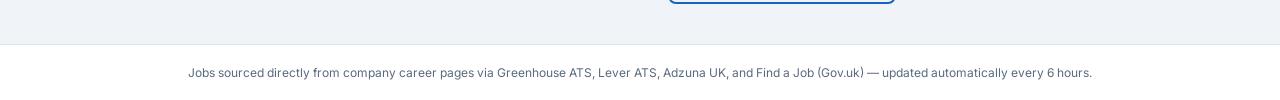
==== commit c45b8060: "Fix broken filters + focus results on graduate/entry-level roles Filter bug (the "filters not workin" ====
--- a/docs/index.html
+++ b/docs/index.html
@@ -184,6 +184,6 @@
   <p>Jobs sourced directly from company career pages via Greenhouse ATS, Lever ATS, Adzuna UK, and Find a Job (Gov.uk) &mdash; updated automatically every 6 hours.</p>
 </footer>
 
-<script src="static/js/app.js"></script>
+<script src="static/js/app.js?v=2"></script>
 </body>
 </html>
